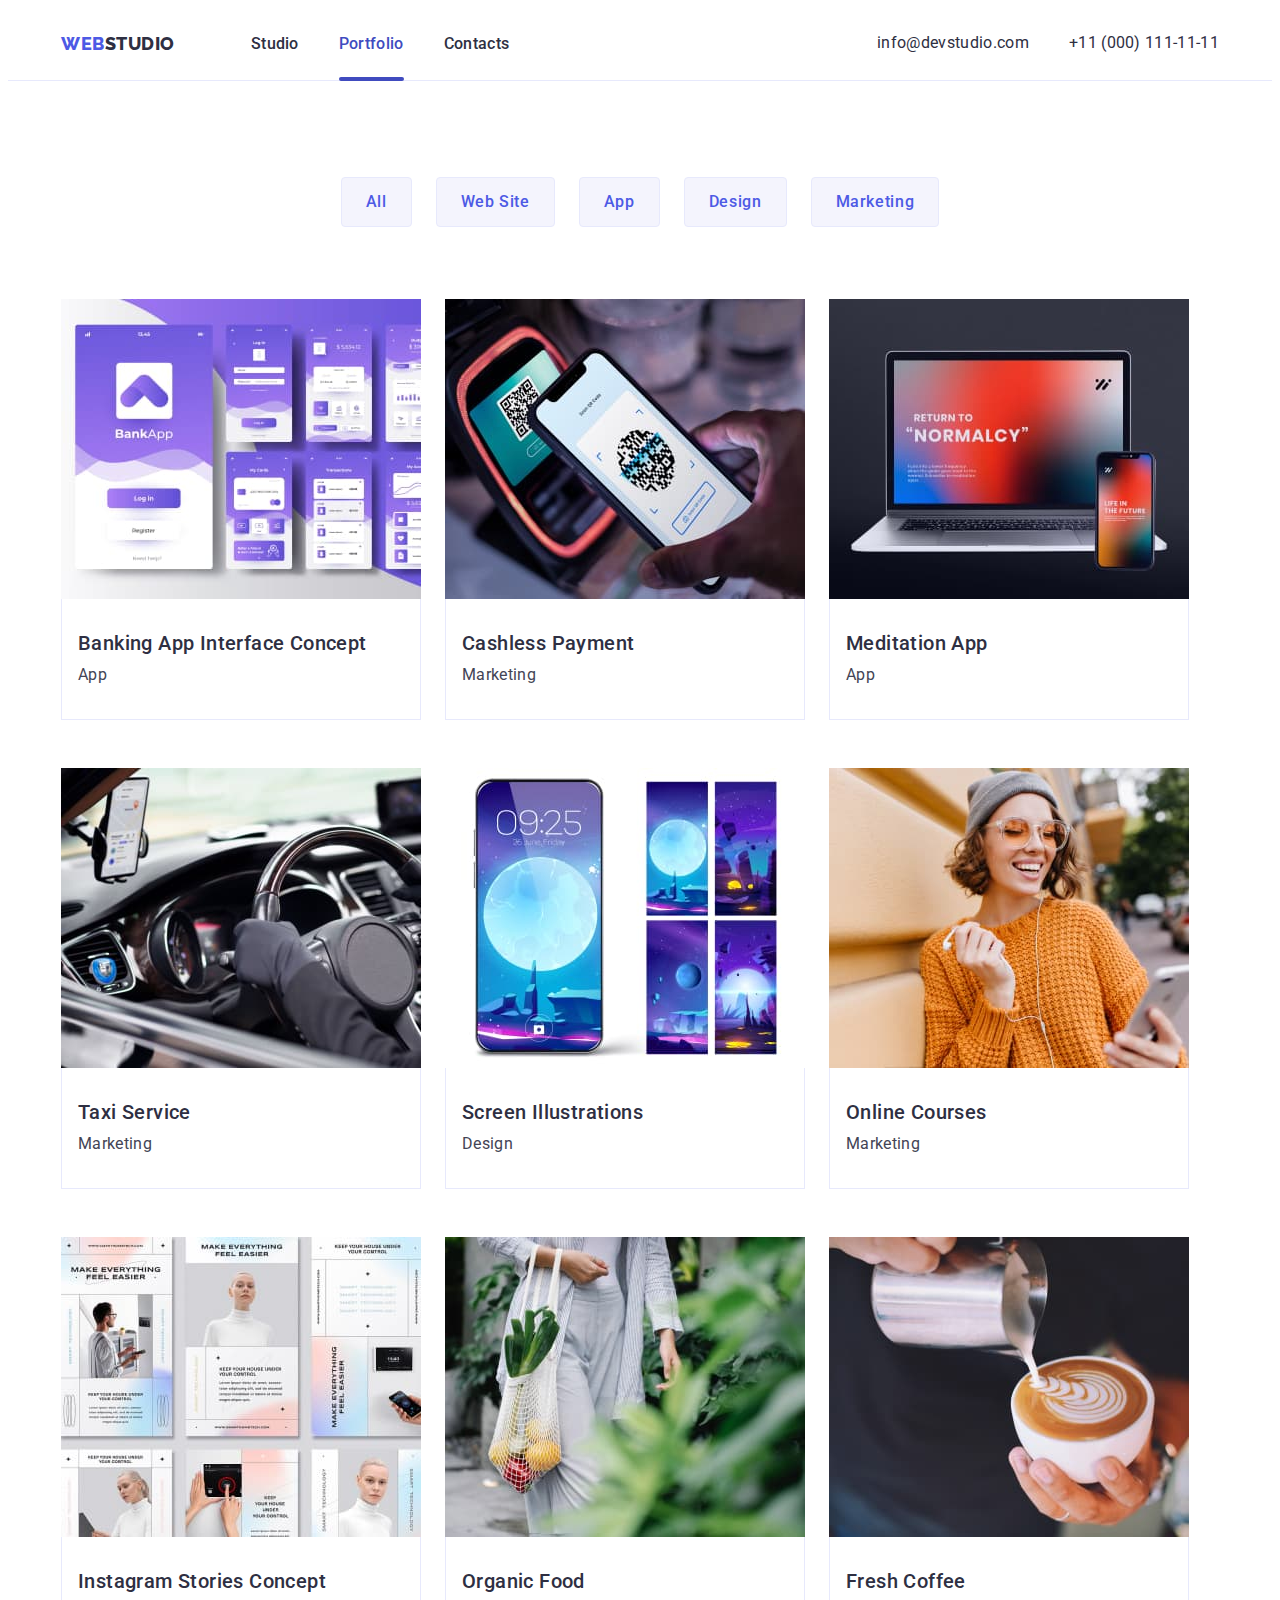
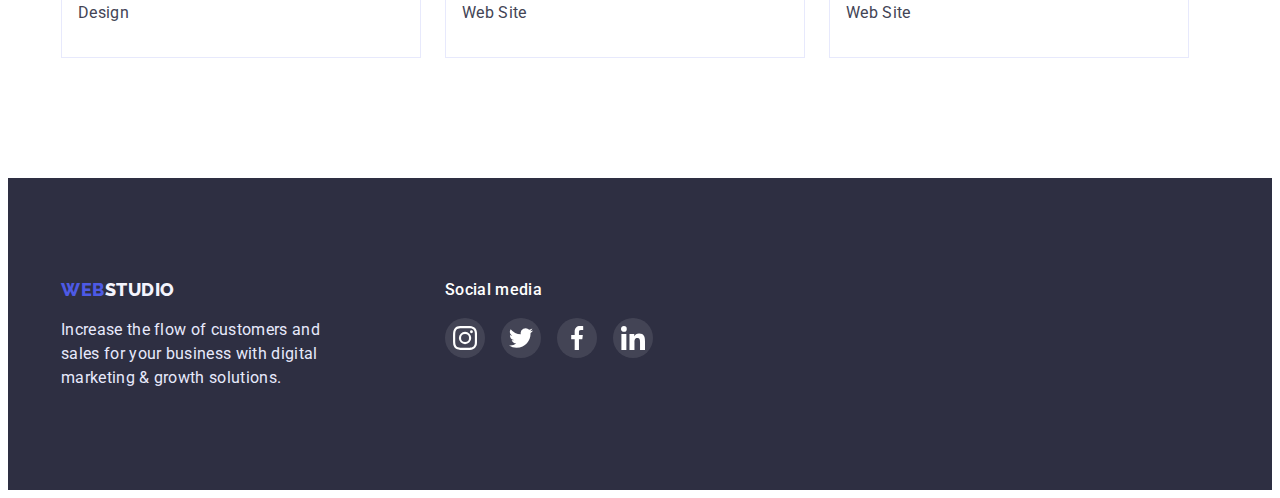
==== portfolio.html @ 4eefeeb5 "Initial commit" ====
<!DOCTYPE html>
<html lang="en">
  <head>
    <meta charset="UTF-8" />
    <meta http-equiv="X-UA-Compatible" content="IE=edge" />
    <meta name="viewport" content="width=device-width, initial-scale=1.0" />
    <title>Webstudio</title>
    <link rel="preconnect" href="https://fonts.googleapis.com" />
    <link rel="preconnect" href="https://fonts.gstatic.com" crossorigin />
    <link
      href="https://fonts.googleapis.com/css2?family=Raleway:wght@800&family=Roboto:wght@400;500;700;900&display=swap"
      rel="stylesheet"
    />
    <link
      rel="stylesheet"
      href="https://cdnjs.cloudflare.com/ajax/libs/modern-normalize/1.1.0/modern-normalize.min.css"
      integrity="sha512-wpPYUAdjBVSE4KJnH1VR1HeZfpl1ub8YT/NKx4PuQ5NmX2tKuGu6U/JRp5y+Y8XG2tV+wKQpNHVUX03MfMFn9Q=="
      crossorigin="anonymous"
      referrerpolicy="no-referrer"
    />
    <link rel="stylesheet" href="./css/styles.css" />
  </head>
  <body>
    <!--HEADER-->
    <header class="header-menu">
      <div class="container header-container">
        <nav class="navigation-page">
          <a href="./index.html" class="logotype link"
            ><span class="accent">WEB</span>STUDIO</a
          >
          <ul class="navigation-menu list">
            <li class="navigation-menu-item">
              <a href="./index.html" class="navigation-menu-link link"
                >Studio</a
              >
            </li>
            <li class="navigation-menu-item">
              <a href="./portfolio.html" class="navigation-menu-link link page-active"
                >Portfolio</a
              >
            </li>
            <li class="navigation-menu-item">
              <a href="" class="navigation-menu-link link">Contacts</a>
            </li>
          </ul>
        </nav>
        <address class="address">
          <ul class="address-menu list">
            <li class="phone-email-item">
              <a href="mailto:info@devstudio.com" class="address-menu-link link"
                >info@devstudio.com</a
              >
            </li>
            <li class="address-menu-item">
              <a href="tel:+110001111111" class="address-menu-link link"
                >+11 (000) 111-11-11</a
              >
            </li>
          </ul>
        </address>
      </div>
    </header>
    <!--MAIN MENUE SECTION-->
    <main>
      <section class="portfolio">
        <div class="container">
          <h1 hidden>Portfolio List</h1>
          <ul class="filter-buttons list">
            <li class="filter-button-item">
              <button type="button" class="filter-button">All</button>
            </li>
            <li class="filter-button-item">
              <button type="button" class="filter-button">Web Site</button>
            </li>
            <li class="filter-button-item">
              <button type="button" class="filter-button">App</button>
            </li>
            <li class="filter-button-item">
              <button type="button" class="filter-button">Design</button>
            </li>
            <li class="filter-button-item">
              <button type="button" class="filter-button">Marketing</button>
            </li>
          </ul>
          <ul class="portfolio-menu list">
            <li class="portfolio-menu-item">
              <div class="portfolio-wrap">
                <img
                  src="img/services/img-services-bank.jpg"
                  alt="Application Concept"
                  width="360"
                  height="300"
                  class="content-image"
                />
                <p class="text-description hover-text">
                  14 Stylish and User-Friendly App Design Concepts · Task
                  Manager App · Calorie Tracker App · Exotic Fruit Ecommerce App
                  · Cloud Storage App
                </p>
              </div>
              <div class="portfolio-card-text">
                <h2 class="content-title">Banking App Interface Concept</h2>
                <p class="text-description">App</p>
              </div>
            </li>
            <li class="portfolio-menu-item">
              <div class="portfolio-wrap">
                <img
                  src="img/services/img-services-cashless.jpg"
                  alt="Cashless Services"
                  width="360"
                  height="300"
                  class="content-image"
                />
                <p class="text-description hover-text">
                  14 Stylish and User-Friendly App Design Concepts · Task
                  Manager App · Calorie Tracker App · Exotic Fruit Ecommerce App
                  · Cloud Storage App
                </p>
              </div>
              <div class="portfolio-card-text">
                <h2 class="content-title">Cashless Payment</h2>
                <p class="text-description">Marketing</p>
              </div>
            </li>
            <li class="portfolio-menu-item">
              <div class="portfolio-wrap">
                <img
                  src="img/services/img-services-meditation.jpg"
                  alt="Application for meditation"
                  width="360"
                  height="300"
                  class="content-image"
                />
                <p class="text-description hover-text">
                  14 Stylish and User-Friendly App Design Concepts · Task
                  Manager App · Calorie Tracker App · Exotic Fruit Ecommerce App
                  · Cloud Storage App
                </p>
              </div>
              <div class="portfolio-card-text">
                <h2 class="content-title">Meditation App</h2>
                <p class="text-description">App</p>
              </div>
            </li>
            <li class="portfolio-menu-item">
              <div class="portfolio-wrap">
                <img
                  src="img/services/img-services-taxi.jpg"
                  alt="Appclication for taxi"
                  width="360"
                  height="300"
                  class="content-image"
                />
                <p class="text-description hover-text">
                  14 Stylish and User-Friendly App Design Concepts · Task
                  Manager App · Calorie Tracker App · Exotic Fruit Ecommerce App
                  · Cloud Storage App
                </p>
              </div>
              <div class="portfolio-card-text">
                <h2 class="content-title">Taxi Service</h2>
                <p class="text-description">Marketing</p>
              </div>
            </li>
            <li class="portfolio-menu-item">
              <div class="portfolio-wrap">
                <img
                  src="img/services/img-services-screenillustrations.jpg"
                  alt="Wallpapers"
                  width="360"
                  height="300"
                  class="content-image"
                />
                <p class="text-description hover-text">
                  14 Stylish and User-Friendly App Design Concepts · Task
                  Manager App · Calorie Tracker App · Exotic Fruit Ecommerce App
                  · Cloud Storage App
                </p>
              </div>
              <div class="portfolio-card-text">
                <h2 class="content-title">Screen Illustrations</h2>
                <p class="text-description">Design</p>
              </div>
            </li>
            <li class="portfolio-menu-item">
              <div class="portfolio-wrap">
                <img
                  src="img/services/img-services-onlinecources.jpg"
                  alt="Self-education"
                  width="360"
                  height="300"
                  class="content-image"
                />
                <p class="text-description hover-text">
                  14 Stylish and User-Friendly App Design Concepts · Task
                  Manager App · Calorie Tracker App · Exotic Fruit Ecommerce App
                  · Cloud Storage App
                </p>
              </div>
              <div class="portfolio-card-text">
                <h2 class="content-title">Online Courses</h2>
                <p class="text-description">Marketing</p>
              </div>
            </li>
            <li class="portfolio-menu-item">
              <div class="portfolio-wrap">
                <img
                  src="img/services/img-services-instastories.jpg"
                  alt="Instagram Stories"
                  width="360"
                  height="300"
                  class="content-image"
                  
                />
                <p class="text-description hover-text">
                    14 Stylish and User-Friendly App Design Concepts · Task
                    Manager App · Calorie Tracker App · Exotic Fruit Ecommerce App
                    · Cloud Storage App
                </p>
              </div>
              <div class="portfolio-card-text">
                <h2 class="content-title">Instagram Stories Concept</h2>
                <p class="text-description">Design</p>
              </div>
            </li>
            <li class="portfolio-menu-item">
              <div class="portfolio-wrap">
                    <img
                        src="img/services/img-services-organicfood.jpg"
                        alt="Food"
                        width="360"
                        height="300"
                        class="content-image"
                    />
                    <p class="text-description hover-text">
                        14 Stylish and User-Friendly App Design Concepts · Task Manager
                        App · Calorie Tracker App · Exotic Fruit Ecommerce App · Cloud
                        Storage App
                    </p>
                </div>
              <div class="portfolio-card-text">
                <h2 class="content-title">Organic Food</h2>
                <p class="text-description">Web Site</p>
              </div>
            </li>
            <li class="portfolio-menu-item">
              <div class="portfolio-wrap">
                <img
                  src="img/services/img-services-coffee.jpg"
                  alt="Coffee"
                  width="360"
                  height="300"
                  class="content-image"
                />
                <p class="text-description hover-text">
                  14 Stylish and User-Friendly App Design Concepts · Task
                  Manager App · Calorie Tracker App · Exotic Fruit Ecommerce App
                  · Cloud Storage App
                </p>
              </div>
              <div class="portfolio-card-text">
                <h2 class="content-title">Fresh Coffee</h2>
                <p class="text-description">Web Site</p>
              </div>
            </li>
          </ul>
        </div>
      </section>
    </main>
    <!--FOOTER SECTION-->
    <footer class="footer">
      <div class="container footer-container">
        <div class="footer-description">
          <a href="./index.html" class="logotype link"
            ><span class="accent">WEB</span
            ><span class="footer-accent">STUDIO</span></a
          >
          <p class="footer-text">
            Increase the flow of customers and sales for your business with
            digital marketing & growth solutions.
          </p>
        </div>
        <div class="footer-media">
          <p class="footer-title">Social media</p>
          <ul class="footer-social list">
            <li class="footer-item">
              <a href="" class="footer-link">
                <svg class="social-link-icon" width="24" height="24">
                  <use href="./img/symbol-defs.svg#icon-instagram-logo"></use>
                </svg>
              </a>
            </li>
            <li class="footer-item">
              <a href="" class="footer-link">
                <svg class="social-link-icon" width="24" height="24">
                  <use href="./img/symbol-defs.svg#icon-twitter-logo"></use>
                </svg>
              </a>
            </li>
            <li class="footer-item">
              <a href="" class="footer-link">
                <svg class="social-link-icon" width="24" height="24">
                  <use href="./img/symbol-defs.svg#icon-facebook-logo"></use>
                </svg>
              </a>
            </li>
            <li class="footer-item">
              <a href="" class="footer-link">
                <svg class="social-link-icon" width="24" height="24">
                  <use href="./img/symbol-defs.svg#icon-linkedin-logo"></use>
                </svg>
              </a>
            </li>
          </ul>
        </div>
      </div>
    </footer>
  </body>
</html>
---- css/styles.css ----
:root {
  --brand-color: #4d5ae5;
  --pressed-state: #404bbf;
  --dark-theme: #2e2f42;
  --success-theme: #31d0aa;
  --main-text-color: #434455;
  --suble-text: #8e8f99;
  --accent: #e7e9fc;
  --light-background: #f4f4fd;
  --modal-overlay: rgba(46, 47, 66, 0.4);
  --hero-background: #2e2f42;
  --standart-white: #ffffff;
  --modal-window: #FCFCFC;
  --duration: 250ms cubic-bezier(0.4, 0, 0.2, 1);
}

h1,
h2,
h3,
p {
  margin-top: 0;
  margin-bottom: 0;
}

ul,
ol {
  margin-top: 0;
  margin-bottom: 0;
  padding: 0;
}

address {
  font-style: normal;
}

img {
  display: block;
}

body {
  font-family: 'Roboto', sans-serif;
  background-color: var(--standart-white);
}

button {
  cursor: pointer;
}

.link {
  text-decoration: none;
}


.list {
  list-style: none;
}



/*=======CONTAINER=====*/

.container {
  width: 1158px;
  padding-left: 15px;
  padding-right: 15px;
  margin: 0 auto;
}

.section {
  padding-top: 120px;
  padding-bottom: 120px;
}

/*========== HEADER =========*/

.logotype {
  font-family: 'Raleway', sans-serif;
  font-weight: 800;
  font-size: 18px;
  line-height: 1.33;
  color: var(--dark-theme);
  letter-spacing: 0.03em;
  text-transform: uppercase;
  margin-right: 76px;
}

.accent {
  color: var(--brand-color);
}
/*=====HEADER NAVIGATION MENU====*/

.header-container {
  display: flex;
  justify-content: space-between;
  padding-top: 24px;
  padding-bottom: 24px;
}

.header-menu {
  border-bottom: 1px solid var(--accent);
}

.navigation-page {
  display: flex;
  align-items: center;
}

.navigation-menu {
  display: flex;
  align-items: center;
}

.navigation-menu-item:not(:last-child) {
  margin-right: 40px;
}

.navigation-menu-link {
  font-weight: 500;
  line-height: 1.33;
  letter-spacing: 0.02em;
  color: var(--dark-theme);
  transition: color var(--duration);
}

.navigation-menu-link:hover,
.navigation-menu-link:focus {
  color: var(--pressed-state);
}

.page-active {
  position: relative;
  color: var(--pressed-state);
}

.page-active::after {
  display: block;
  content: "";
  width: 100%;
  height: 4px;
  background-color: var(--pressed-state);
  border-radius: 2px;
  position: absolute;
  margin-top: 22px;
}

.address-menu {
  display: flex;
  gap: 40px;
}

.address-menu-link {
  font-style: normal;
  line-height: 1.33;
  letter-spacing: 0.02em;
  color: var(--dark-theme);
  margin-left: auto;
  transition: color var(--duration);
}

.address-menu-link:hover,
.address-menu-link:focus {
  color: var(--brand-color);
}

/*=======HEROOOO====*/

/*не ставила background colour, закоментувала колір тексту*/
.hero {
  background-image: linear-gradient(
      rgba(46, 47, 66, 0.7),
      rgba(46, 47, 66, 0.7)
    ),
    url(../img/people-office-bg.jpg);
  background-size: cover;
  background-repeat: no-repeat;
  padding-top: 188px;
  padding-bottom: 188px;
  max-width: 1440px;
  margin: 0 auto;
}

.hero-name {
  font-size: 56px;
  line-height: 1.07;
  color: var(--standart-white);
  max-width: 495px;
  text-align: center;
  margin-bottom: 48px;
  margin-right: auto;
  margin-left: auto;
}
.hero-button {
  background: var(--brand-color);
  font-weight: 500;
  box-shadow: 0px 4px 4px rgba(0, 0, 0, 0.15);
  border-radius: 4px;
  border: none;
  font-size: 16px;
  line-height: 1.33;
  color: var(--standart-white);
  cursor: pointer;
  font-family: inherit;
  display: block;
  margin-right: auto;
  margin-left: auto;
  max-width: 169px;
  padding: 16px 32px;
  transition: background-color var(--duration);
}

.hero-button:hover,
.hero-button:focus {
  background-color: var(--pressed-state);
}

.about-us-menu {
  display: flex;
  justify-content: space-between;
}

.about-us-menu-item {
  width: 264px;
}

.about-us-item-icon {
  display: flex;
  width: 264px;
  height: 112px;
  border-radius: 4px;
  background-color: var(--light-background);
  margin-bottom: 8px;
  justify-content: center;
  align-items: center;
}

/*====OUR TEAM=====*/

.our-team-section {
  background-color: var(--light-background);
}

.content-title {
  font-weight: 500;
  font-size: 20px;
  line-height: 1.2;
  letter-spacing: 0.02em;
  color: var(--dark-theme);
  margin-bottom: 8px;
}

/*===SERVICES SECTION====*/

.services-section {
  padding-top: 0;
}

.services-section-list {
  display: flex;
}

.services-section-item:not(:nth-child(3n)) {
  margin-right: 24px;
}

/*===ABOUT US===*/
.content-menu {
  display: flex;
}

.content-menu-item {
  box-shadow: 0px 1px 6px rgba(46, 47, 66, 0.08),
    0px 1px 1px rgba(46, 47, 66, 0.16), 0px 2px 1px rgba(46, 47, 66, 0.08);
  border-radius: 0px 0px 4px 4px;
  background: var(--standart-white);
}
.content-menu-item:not(:nth-child(4n)) {
  margin-right: 24px;
}

.employee-card {
  text-align: center;
  padding-top: 32px;
  padding-bottom: 32px;
}

.social-links-list {
  display: flex;
  justify-content: center;
  gap: 24px;
  margin-top: 8px;
}

.social-link {
  display: flex;
  width: 44px;
  height: 44px;
  background-color: var(--brand-color);
  border-radius: 50%;
  justify-content: center;
  align-items: center;
  transition: background-color var(--duration);
}

.social-link:hover,
.social-link:focus {
  background-color: var(--pressed-state);
}

.social-link-icon {
  fill: var(--standart-white);
}

.title {
  font-weight: 700;
  font-size: 36px;
  line-height: 1.11;
  letter-spacing: 0.02em;
  text-transform: capitalize;
  color: var(--dark-theme);
  margin-bottom: 72px;
  text-align: center;
}

.text-description {
  line-height: 1.5;
  letter-spacing: 0.02em;
  color: var(--main-text-color);
}

/*==CUSTOMERS==*/

.customers-section {
  padding-top: 130px;
  padding-bottom: 120px;
}

.customers-menu {
  display: flex;
}

.customers-menu-item {
  display: flex;
}

.customers-menu-item:not(:last-child) {
  margin-right: 24px;
}

.customers-menu-link {
  display: flex;
  width: 168px;
  height: 88px;
  border-radius: 4px;
  border: 1px solid var(--suble-text);
  background-color: var(--standart-white);
  justify-content: center;
  align-items: center;
  transition: border-color var(--duration);
  outline: none;
}

.customers-menu .customers-menu-link:hover,
.customers-menu .customers-menu-link:focus {
  border-color: var(--pressed-state);
}

.customers-icon {
  fill: var(--suble-text);
  transition: fill var(--duration);
}

.customers-menu-link:hover .customers-icon,
.customers-menu-link:focus .customers-icon {
  fill: var(--pressed-state);
}


/*===FOOTER===*/

.footer {
  background-color: var(--dark-theme);
  padding: 100px 0;
}

.footer-container {
  display: flex;
}

.footer-description {
  margin-right: 120px;
}

.footer-text {
  line-height: 1.5;
  letter-spacing: 0.02em;
  color: var(--accent);
  width: 264px;
  margin-top: 16px;
}

.footer-social {
  display: flex;
}

.footer-item:not(:last-child) {
  margin-right: 16px;
}

.footer-title {
  font-weight: 500;
  line-height: 1.5;
  letter-spacing: 0.02em;
  color: var(--standart-white);
  margin-bottom: 16px;
}

.footer-link {
  display: flex;
  width: 40px;
  height: 40px;
  background-color: rgba(255, 255, 255, 0.1);
  border-radius: 50%;
  justify-content: center;
  align-items: center;
  transition: background-color var(--duration);
}

.footer-link:hover,
.footer-link:focus {
  background-color: var(--success-theme);
}
/*
/*=======PORTFOLIO=========*/

.filter-buttons {
  display: flex;
  margin-bottom: 72px;
  justify-content: center;
}

.filter-button-item:not(:last-child) {
  margin-right: 24px;
}

.filter-button {
  background: var(--light-background);
  border: 1px solid var(--accent);
  border-radius: 4px;
  color: var(--brand-color);
  font-size: 16px;
  line-height: 1.5;
  letter-spacing: 0.04em;
  font-family: inherit;
  font-weight: 500;
  min-width: 69px;
  padding: 12px 24px;
  transition: background-color var(--duration), color var(--duration), box-shadow var(--duration), border var(--duration);
}
.filter-button:hover,
.filter-button:focus {
  background-color: var(--pressed-state);
  color: var(--standart-white);
  box-shadow: 0px 3px 1px rgba(0, 0, 0, 0.1), 0px 2px 1px rgba(0, 0, 0, 0.08),
    0px 2px 2px rgba(0, 0, 0, 0.12);
  border: 1px solid rgba(0, 0, 0, 0);
}

/*====FILTERED MENU PORTFOLIO====*/

.portfolio {
  padding-top: 96px;
  padding-bottom: 120px;
}
.portfolio-menu {
  display: flex;
  flex-wrap: wrap;
  row-gap: 48px;
  column-gap: 24px;
}

.portfolio-menu-item {
  background-color: var(--standart-white);
  transition: box-shadow var(--duration);
}


.portfolio-card-text {
  padding-top: 32px;
  padding-bottom: 32px;
  padding-left: 16px;
  border: 1px solid var(--accent);
  border-top: none;
}


.portfolio-menu-item:hover,
.portfolio-menu-item:focus {
  box-shadow: 0px 1px 6px rgba(46, 47, 66, 0.08),
    0px 1px 1px rgba(46, 47, 66, 0.16), 0px 2px 1px rgba(46, 47, 66, 0.08);
}

.portfolio-wrap {
  position: relative;
  overflow: hidden;
}

.hover-text {
  position: absolute;
  color: var(--light-background);
  background-color: var(--brand-color);
  top: 0;
  height: 100%;
  padding: 40px 32px 164px 32px;
  transform: translateY(100%);
  transition: transform var(--duration);
  overflow: auto;
}

.portfolio-menu-item:hover .hover-text {
  transform: translateY(0);

}

/*===FOOTER====*/
.footer-accent {
  color: var(--light-background);
}

.backdrop {
  position: fixed;
  top: 0;
  width: 100%;
  height: 100%;
  background-color:var(--modal-overlay);
  transition: opacity var(--duration), visibility var(--duration);
}

.is-hidden {
  opacity: 0;
  visibility: hidden;
  pointer-events: none;
}

.modal {
  position: absolute;
  width: 408px;
  height: 576px;
  left: 516px;
  top: 50%;
  left: 50%;
  background-color: var(--modal-window);
  box-shadow: 0px 1px 1px rgba(0, 0, 0, 0.14), 0px 1px 3px rgba(0, 0, 0, 0.12), 0px 2px 1px rgba(0, 0, 0, 0.2);
  border-radius: 4px;
  padding: 24px;
  transform: translate(-50%, -50%) rotateY(0);
  transition: transform var(--duration), opacity var(--duration);
}

.backdrop.is-hidden .modal {
  transform: translate(-50%) rotateY(90deg);
}

.modal-button {
  display: flex;
  position: absolute;
  top: 24px;
  right: 24px;
  width: 24px;
  height: 24px;
  border-radius: 50%;
  background-color: var(--accent);
  align-items: center;
  justify-content: center;
  border: 1px solid rgba(0, 0, 0, 0.1);
  
}
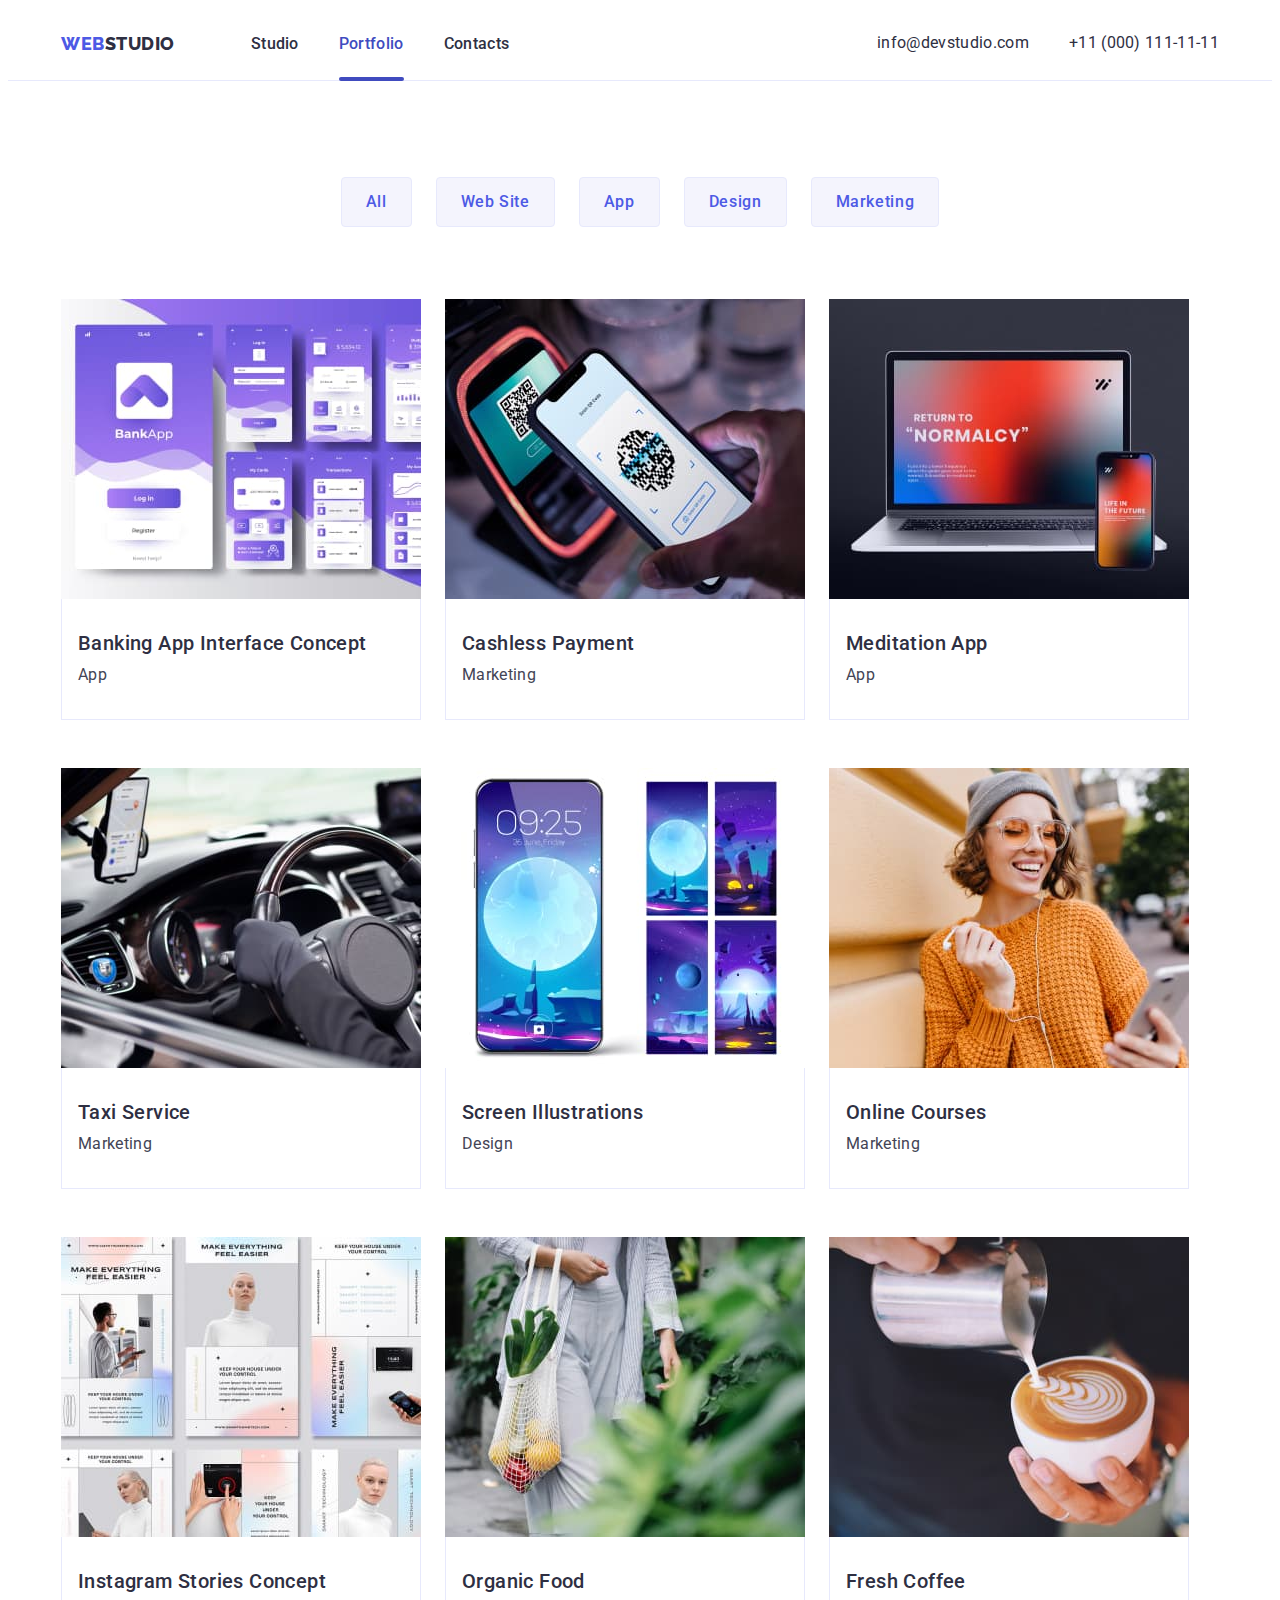
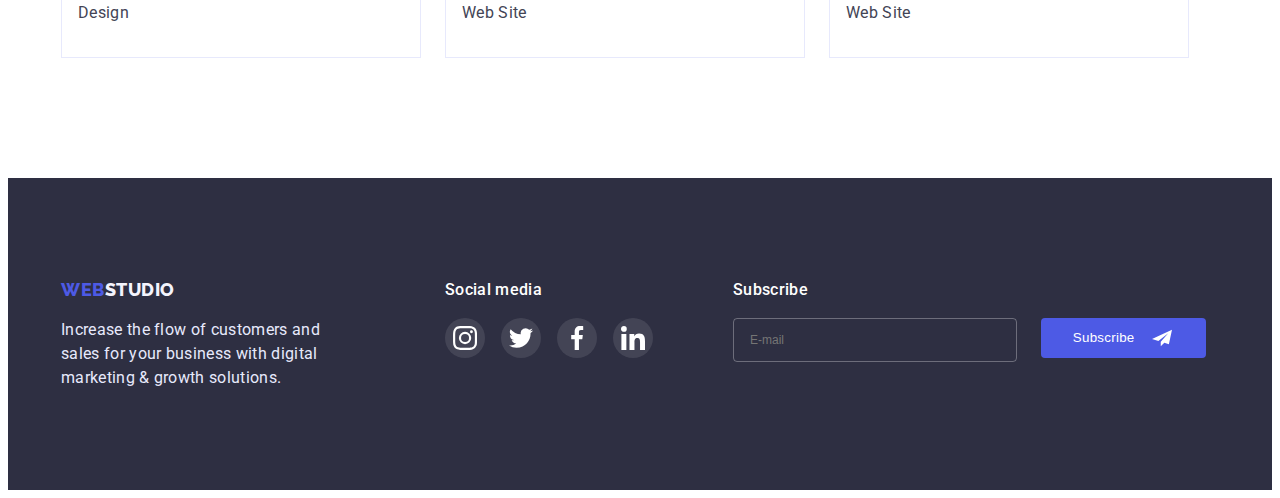
==== commit 1b47caa1: "homework-06-completed" ====
--- a/portfolio.html
+++ b/portfolio.html
@@ -272,14 +272,10 @@
     <footer class="footer">
       <div class="container footer-container">
         <div class="footer-description">
-          <a href="./index.html" class="logotype link"
-            ><span class="accent">WEB</span
-            ><span class="footer-accent">STUDIO</span></a
-          >
-          <p class="footer-text">
-            Increase the flow of customers and sales for your business with
-            digital marketing & growth solutions.
-          </p>
+          <a href="./index.html" class="logotype link"><span class="accent">WEB</span><span
+              class="footer-accent">STUDIO</span></a>
+          <p class="footer-text">Increase the flow of customers and sales for your business with digital marketing & growth
+            solutions.</p>
         </div>
         <div class="footer-media">
           <p class="footer-title">Social media</p>
@@ -314,6 +310,19 @@
             </li>
           </ul>
         </div>
+        <div class="footer-subscribe">
+          <form class="subscribe-form">
+            <label for="email" class="subscribe-text footer-title">Subscribe</label>
+            <span class="subscribe-wrap">
+              <input type="email" name="email" id="email" placeholder="E-mail" class="subscribe-field">
+              <button class="subcribe-button footer-title" type="submit">Subscribe
+                <svg class="subscribe-icon" width="24" height="20">
+                  <use href="./img/symbol-defs.svg#icon-Frame-3"></use>
+                </svg>
+              </button>
+            </span>
+          </form>
+        </div>
       </div>
     </footer>
   </body>
--- a/css/styles.css
+++ b/css/styles.css
@@ -12,6 +12,7 @@
   --standart-white: #ffffff;
   --modal-window: #FCFCFC;
   --duration: 250ms cubic-bezier(0.4, 0, 0.2, 1);
+  --modal-text-color: #757575;
 }
 
 h1,
@@ -55,7 +56,16 @@
   list-style: none;
 }
 
-
+.visually-hidden {
+  position: absolute;
+  width: 1px;
+  height: 1px;
+  margin: -1px;
+  padding: 0;
+  overflow: hidden;
+  border: 0;
+  clip: rect(0 0 0 0);
+}
 
 /*=======CONTAINER=====*/
 
@@ -153,7 +163,6 @@
   line-height: 1.33;
   letter-spacing: 0.02em;
   color: var(--dark-theme);
-  margin-left: auto;
   transition: color var(--duration);
 }
 
@@ -292,8 +301,8 @@
 
 .social-link {
   display: flex;
-  width: 44px;
-  height: 44px;
+  width: 40px;
+  height: 40px;
   background-color: var(--brand-color);
   border-radius: 50%;
   justify-content: center;
@@ -542,16 +551,18 @@
 }
 
 .modal {
-  position: absolute;
+  position: relative;
   width: 408px;
-  height: 576px;
-  left: 516px;
+  height: 584px;
   top: 50%;
   left: 50%;
   background-color: var(--modal-window);
   box-shadow: 0px 1px 1px rgba(0, 0, 0, 0.14), 0px 1px 3px rgba(0, 0, 0, 0.12), 0px 2px 1px rgba(0, 0, 0, 0.2);
   border-radius: 4px;
-  padding: 24px;
+  padding-right: 24px;
+  padding-left: 24px;
+  padding-top: 72px;
+  padding-bottom: 24px;
   transform: translate(-50%, -50%) rotateY(0);
   transition: transform var(--duration), opacity var(--duration);
 }
@@ -560,7 +571,7 @@
   transform: translate(-50%) rotateY(90deg);
 }
 
-.modal-button {
+.modal-close {
   display: flex;
   position: absolute;
   top: 24px;
@@ -575,3 +586,202 @@
   
 }
 
+.modal-close:active {
+  fill: var(--standart-white);
+  background-color: var(--pressed-state);
+
+}
+
+.subscribe-form {
+  display: flex;
+  flex-direction: column;
+  margin-left: 80px;
+}
+
+.subscribe-wrap {
+  display: flex;
+  flex-direction: row;
+
+}
+
+.subscribe-field {
+  width: 264px; 
+  Height: 40px;
+  border: 1px solid rgba(255, 255, 255, 0.3);
+  background-color: transparent;
+  border-radius: 4px;
+  margin-right: 24px;
+  color: var(--standart-white);
+  padding-left: 16px;
+  font-size: 12px;
+  line-height: 2;
+}
+
+
+.subcribe-button {
+  background-color: var(--brand-color);
+  border-radius: 4px;
+  border: none;
+  padding: 8px 24px;
+  width: 165px;
+  height: 40px;
+  display: flex;
+  align-items: center;
+  justify-content: space-around;
+  transition: background-color var(--duration);
+}
+
+.subcribe-button:hover,
+.subcribe-button:focus {
+background-color: var(--pressed-state);
+}
+
+
+.modal-name {
+  display: block;
+  margin-bottom: 8px;
+  position: relative;
+}
+
+.modal-text {
+  display: block;
+  line-height: 1.33;
+  letter-spacing: 0.04em;
+  color: var(--suble-text);
+  margin-bottom: 4px;
+  font-size: 12px;
+}
+
+
+.modal-title {
+  font-weight: 500;
+  text-align: center;
+  font-size: 16px;
+  line-height: 1.5;
+  max-width: 360px;
+  margin-bottom: 16px;
+}
+
+.modal-field {
+  width: 100%;
+  height: 40px;
+  border: 1px solid rgba(33, 33, 33, 0.2); 
+  border-radius: 4px;
+  padding-left: 38px;
+  transition: border-color var(--duration);
+  outline: transparent;
+
+}
+
+.modal-field:hover,
+.modal-field:focus {
+  border-color: var(--pressed-state);
+}
+
+.modal-text-area {
+  resize: none;
+  padding-left: 16px;
+  padding-top: 8px;
+  width: 100%;
+  height: 120px;
+  border: 1px solid rgba(33, 33, 33, 0.2);
+  border-radius: 4px;
+  font-size: 12px;
+  line-height: 1.33;
+  color: rgba(117, 117, 117, 0.5);
+  outline: transparent;
+}
+
+.modal-text-area:hover,
+.modal-text-area:focus {
+  border-color: var(--pressed-state);
+  }
+
+.policy-wrap {
+  display: flex;
+  align-items: center;
+  margin-bottom: 24px;
+}
+
+.privacy-modal {
+  margin-bottom: 4px;
+  margin-right: 8px;
+  color: var(--dark-theme);
+}
+
+.privacy-text {
+  font-size: 12px;
+  line-height: 1.33;
+  letter-spacing: 0.04em;
+  color: var(--modal-text-color);
+  display: flex;
+  align-items: center;
+}
+
+.privacy-text span {
+  display: block;
+  width: 16px;
+  height: 16px;
+  border: 1.25px solid var(--dark-theme);
+  border-radius: 2px;
+  margin-right: 8px;
+  display: flex;
+  align-items: center;
+  justify-content: center;
+  fill: transparent;
+  transition: background-color var(--duration), fill var(--duration), border var(--duration);
+}
+
+.privacy-modal:checked + .privacy-text {
+  background-color: var(--pressed-state);
+  fill: var(--light-background);
+  border: transparent;
+}
+
+.privacy-modal:focus + .privacy-text span {
+  border: 2px solid var(--brand-color);
+}
+
+
+.privacy-link {
+  color: var(--brand-color);
+  text-decoration: underline;
+  font-size: 12px;
+}
+
+
+.modal-button {
+  display: block;
+  margin: 0 auto;
+  width: 169px;
+  height: 56px;
+  padding: 16px 32px;
+  background-color: var(--brand-color);
+  box-shadow: 0px 4px 4px rgba(0, 0, 0, 0.15);
+  border: none;
+  border-radius: 4px;
+  font-weight: 500;
+  line-height: 1.5;
+  letter-spacing: 0.04em;
+  color: var(--standart-white);
+  transition: background-color var(--duration);
+}
+
+.modal-button:focus {
+  background-color: var(--pressed-state);
+}
+
+.modal-icon {
+  position: absolute;
+  left: 12px;
+  top: 28px;
+  transition: fill var(--duration);
+}
+
+
+.modal-name:focus .modal-icon {
+  fill: var(--pressed-state);
+}
+
+
+
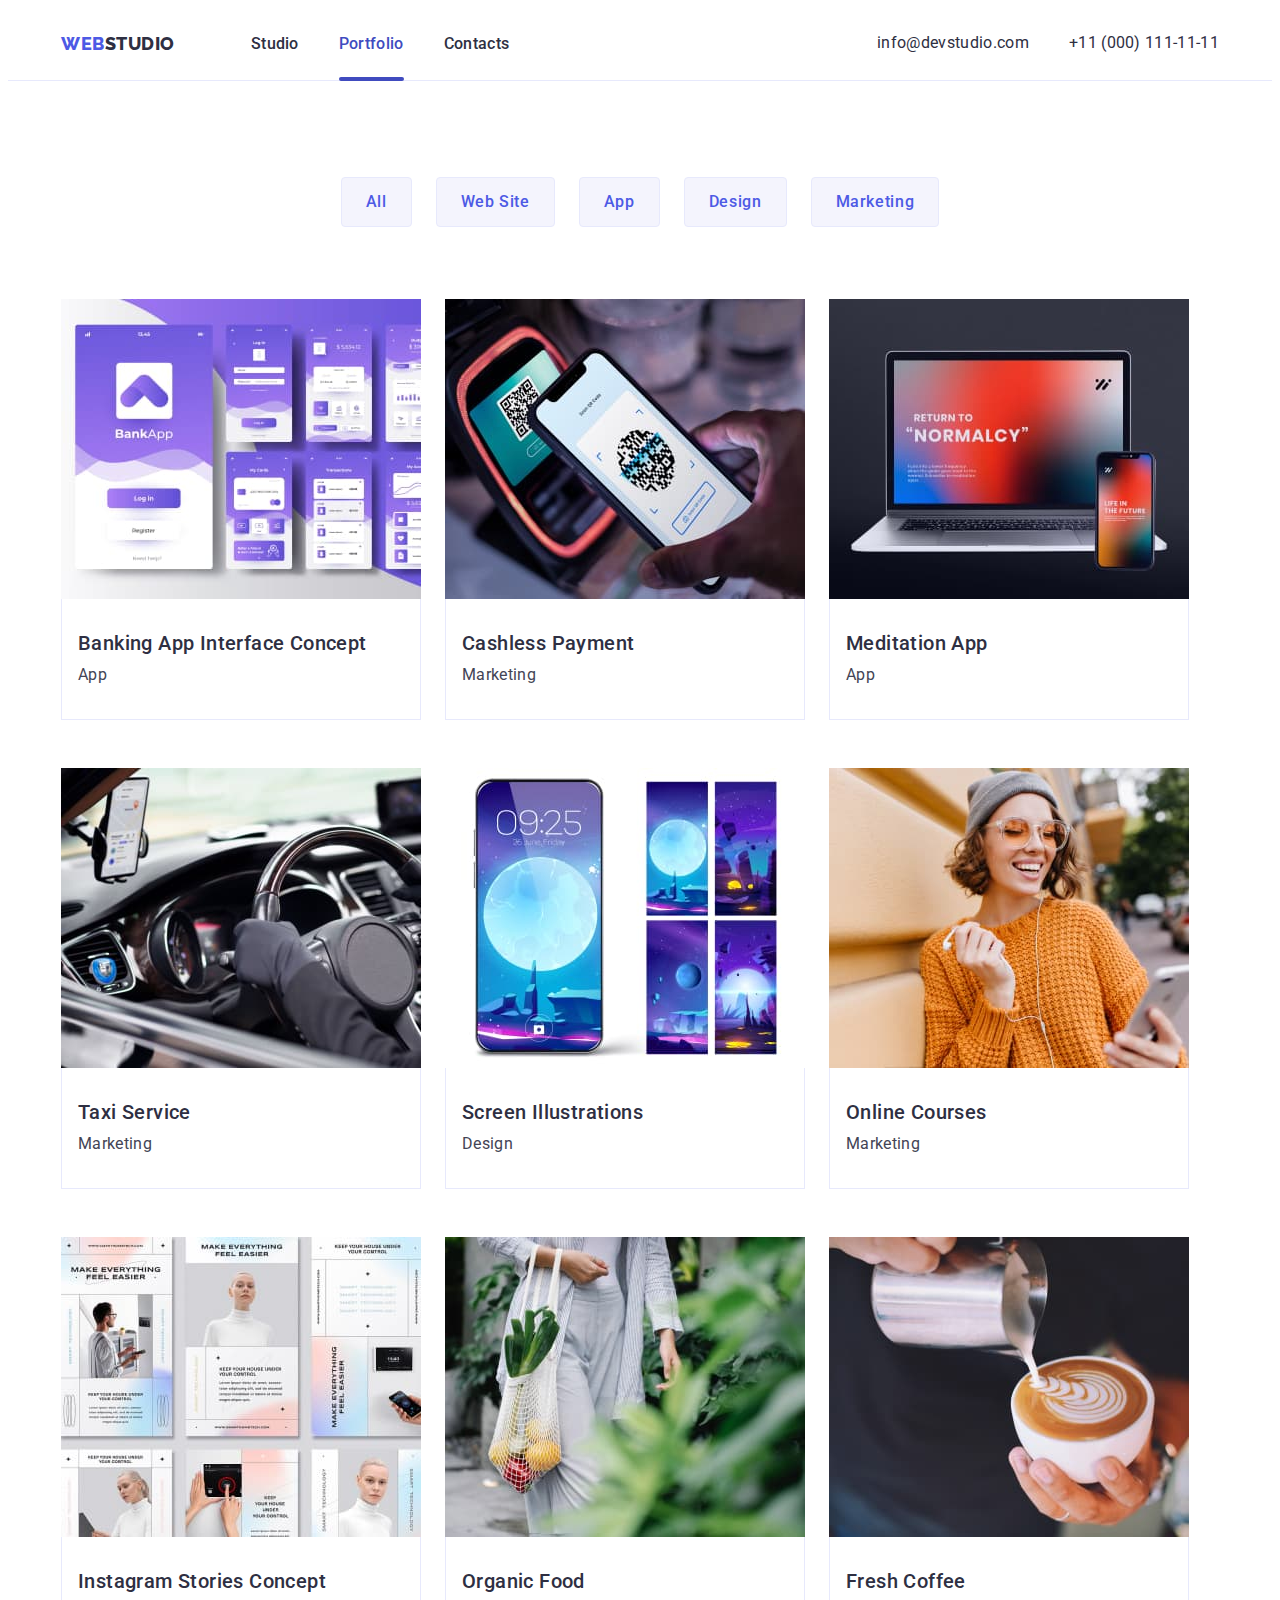
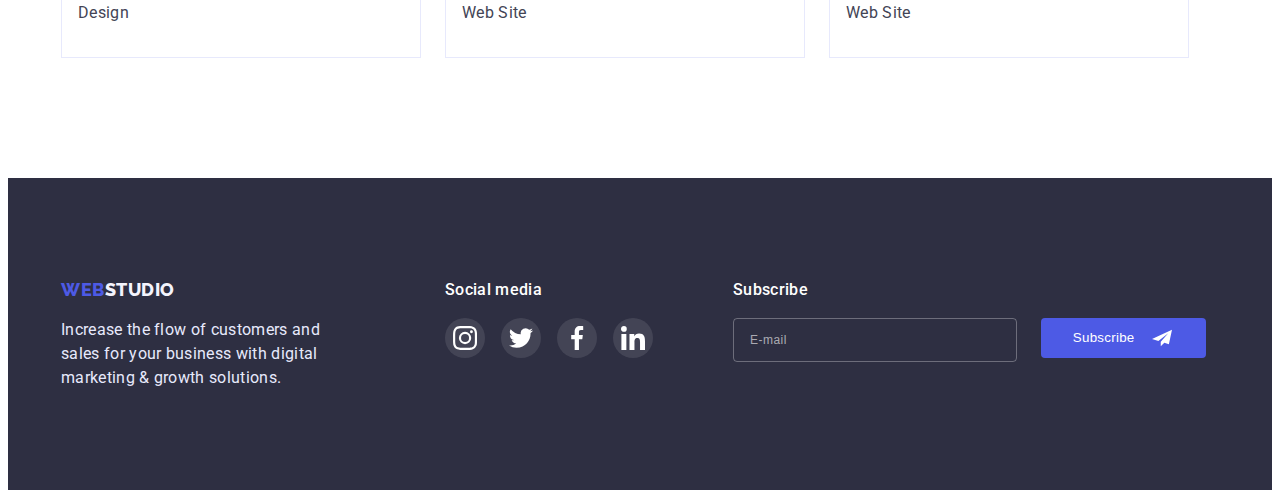
==== commit 764ee049: "fix input text colour" ====
--- a/portfolio.html
+++ b/portfolio.html
@@ -311,16 +311,15 @@
           </ul>
         </div>
         <div class="footer-subscribe">
+          <p class="subscribe-text footer-title">Subscribe</p>
           <form class="subscribe-form">
-            <label for="email" class="subscribe-text footer-title">Subscribe</label>
-            <span class="subscribe-wrap">
-              <input type="email" name="email" id="email" placeholder="E-mail" class="subscribe-field">
-              <button class="subcribe-button footer-title" type="submit">Subscribe
-                <svg class="subscribe-icon" width="24" height="20">
-                  <use href="./img/symbol-defs.svg#icon-Frame-3"></use>
-                </svg>
-              </button>
-            </span>
+            <label for="email"></label>
+            <input type="email" name="email" id="email" placeholder="E-mail" class="subscribe-field">
+            <button class="subcribe-button" type="submit">Subscribe
+              <svg class="subscribe-icon" width="24" height="20">
+                <use href="./img/symbol-defs.svg#icon-Frame-3"></use>
+              </svg>
+            </button>
           </form>
         </div>
       </div>
--- a/css/styles.css
+++ b/css/styles.css
@@ -551,7 +551,7 @@
 }
 
 .modal {
-  position: relative;
+  position: absolute;
   width: 408px;
   height: 584px;
   top: 50%;
@@ -583,7 +583,14 @@
   align-items: center;
   justify-content: center;
   border: 1px solid rgba(0, 0, 0, 0.1);
-  
+  transition: fill var(--duration), background-color var(--duration);
+  outline: transparent;
+}
+
+.modal-close:hover,
+.modal-close:focus {
+  fill: var(--standart-white);
+  background-color: var(--pressed-state);
 }
 
 .modal-close:active {
@@ -592,10 +599,12 @@
 
 }
 
+.footer-subscribe {
+  margin-left: 80px;
+}
+
 .subscribe-form {
   display: flex;
-  flex-direction: column;
-  margin-left: 80px;
 }
 
 .subscribe-wrap {
@@ -611,11 +620,17 @@
   background-color: transparent;
   border-radius: 4px;
   margin-right: 24px;
+  padding-left: 16px;
   color: var(--standart-white);
-  padding-left: 16px;
-  font-size: 12px;
-  line-height: 2;
-}
+}
+
+.subscribe-field::placeholder {
+    font-weight: 400;
+    font-size: 12px;
+    line-height: 2;
+    letter-spacing: 0.04em;
+    color: rgba(255, 255, 255, 0.6);
+  }
 
 
 .subcribe-button {
@@ -629,6 +644,10 @@
   align-items: center;
   justify-content: space-around;
   transition: background-color var(--duration);
+  font-weight: 500;
+  line-height: 1.5;
+  letter-spacing: 0.02em;
+  color: var(--standart-white);
 }
 
 .subcribe-button:hover,
@@ -656,9 +675,7 @@
 .modal-title {
   font-weight: 500;
   text-align: center;
-  font-size: 16px;
   line-height: 1.5;
-  max-width: 360px;
   margin-bottom: 16px;
 }
 
@@ -668,7 +685,7 @@
   border: 1px solid rgba(33, 33, 33, 0.2); 
   border-radius: 4px;
   padding-left: 38px;
-  transition: border-color var(--duration);
+  transition: border-color var(--duration), fill var(--duration);
   outline: transparent;
 
 }
@@ -677,6 +694,12 @@
 .modal-field:focus {
   border-color: var(--pressed-state);
 }
+
+.modal-field:hover + .modal-icon,
+.modal-field:focus + .modal-icon {
+  fill: var(--pressed-state);
+}
+
 
 .modal-text-area {
   resize: none;
@@ -686,25 +709,32 @@
   height: 120px;
   border: 1px solid rgba(33, 33, 33, 0.2);
   border-radius: 4px;
+  outline: transparent;
+  transition: border-color var(--duration);
+}
+
+.modal-text-area::placeholder {
+  font-weight: 400;
   font-size: 12px;
   line-height: 1.33;
   color: rgba(117, 117, 117, 0.5);
-  outline: transparent;
+  letter-spacing: 0.04em;
+
 }
 
 .modal-text-area:hover,
-.modal-text-area:focus {
+.modal-text-area:focus{
   border-color: var(--pressed-state);
-  }
+}
+
 
 .policy-wrap {
   display: flex;
   align-items: center;
-  margin-bottom: 24px;
+  margin-top: 16px;
 }
 
 .privacy-modal {
-  margin-bottom: 4px;
   margin-right: 8px;
   color: var(--dark-theme);
 }
@@ -732,7 +762,7 @@
   transition: background-color var(--duration), fill var(--duration), border var(--duration);
 }
 
-.privacy-modal:checked + .privacy-text {
+.privacy-modal:checked + .privacy-text .checkbox {
   background-color: var(--pressed-state);
   fill: var(--light-background);
   border: transparent;
@@ -765,8 +795,10 @@
   letter-spacing: 0.04em;
   color: var(--standart-white);
   transition: background-color var(--duration);
-}
-
+  margin-top: 24px;
+}
+
+.modal-button:hover,
 .modal-button:focus {
   background-color: var(--pressed-state);
 }
@@ -779,9 +811,6 @@
 }
 
 
-.modal-name:focus .modal-icon {
-  fill: var(--pressed-state);
-}
-
-
-
+
+
+
